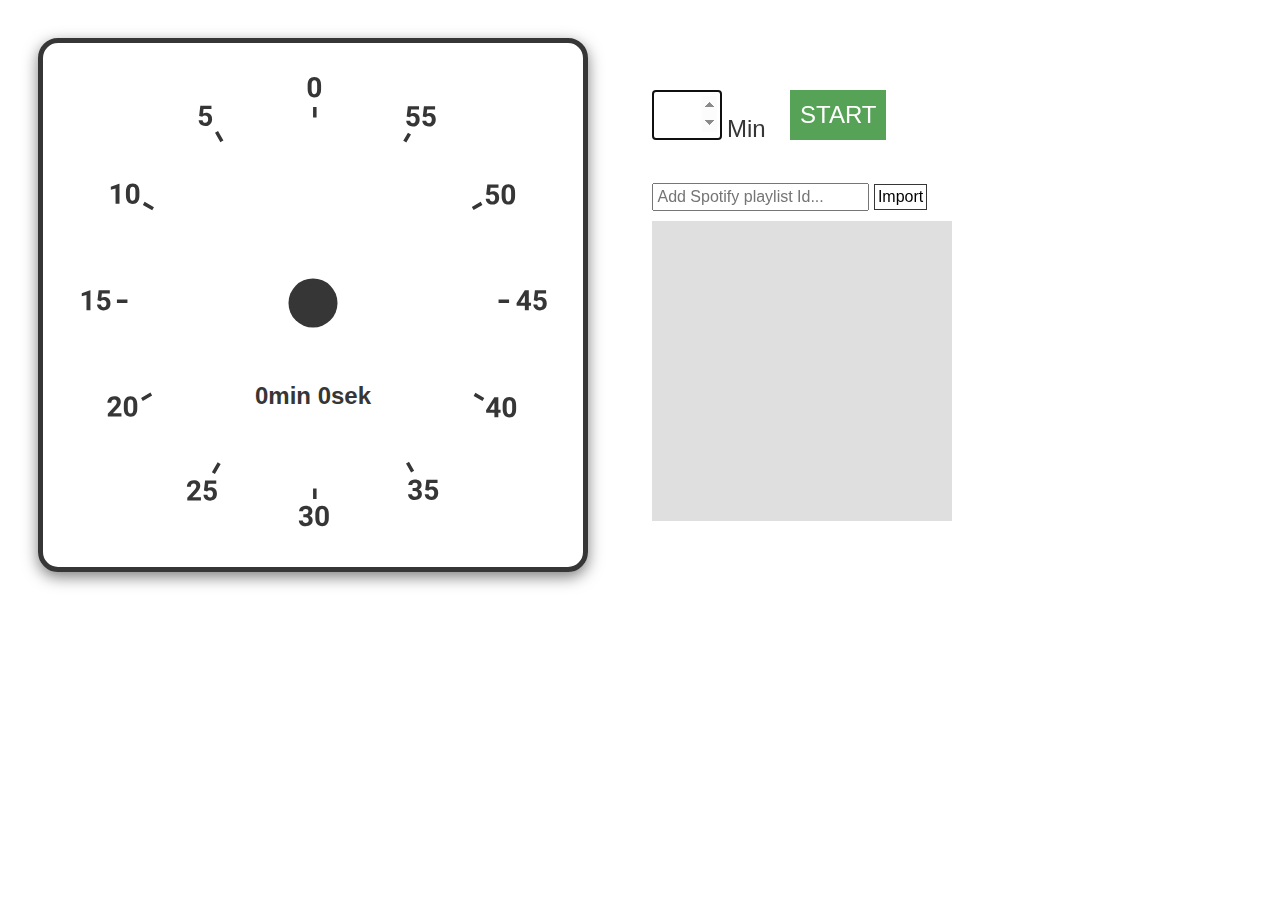
==== index.html @ b18bf798 "Rename timer_app.html to index.html" ====
<!DOCTYPE html>
<html>
<head>
	<title>Design Sprint || Workshop timer</title>
</head>
<body>

<style type="text/css">
	
html {
	font-family: Helvetica, sans-serif;
	color: #363636;
}



#timer_container{
	position: relative;
	display: inline-block;
  	vertical-align: middle;
  	overflow: hidden;
  	max-width: 500px;
  	margin: 30px;
  	padding: 10px 20px;
  	border-radius: 20px;
  	border: 5px solid #363636;
  	box-shadow: 0 5px 15px #7f7f7f;
}


#pie {
  top: 0;
  bottom: 0;
  right: 0;
  left:0;
  border: 50px solid white;
  box-sizing: border-box;
  background: conic-gradient(white 100%, red 100%);
  border-radius: 50%;
  display: block;
  position: absolute;
  z-index: -1;
}

#timer_out {
	position: absolute;
	font-size: 2em;
	font-weight: 600;
	box-sizing: border-box;
	top: 30%;
	left: 0;
	right: 0;
	z-index: 1;
	display: none;
	text-align: center;
}

#browser_note {
	position: absolute;
	font-size: 1em;
	font-weight: 600;
	box-sizing: border-box;
	padding: 7px;
	top: 0;
	left: 0;
	right: 0;
	z-index: 1;
	display: none;
	text-align: center;
	color: #e84d4d;
}

#timer_count {
	position: absolute;
	font-size: 1.5em;
	font-weight: 600;
	box-sizing: border-box;
	bottom: 30%;
	left: 0;
	right: 0;
	z-index: 1;
	text-align: center;
}





#controls_container{
	display: inline-block;
	vertical-align: middle;
	position: relative;
	left: 30px;
}

#SetTimer_input {
	width: 60px;
	height: 40px;
	border: 2px solid #363636;
	display: inline-block;
	vertical-align: text-bottom;
	
	font-size: 2em;
	padding: 3px;
}

label {
	font-size: 1.5em;

}

button {
	display: inline-block;
	background-color: white;
	vertical-align: text-bottom;
	border: 0px;
	font-size: 1.5em;
	padding: 0px 10px;
	height: 50px;
	margin: 0px 20px;
}

.btn_style-start {
	background-color: #56a256;
	color: white;
}

.btn_style-stop {
	background-color: #c54040 !important;
	color: white;
}

iframe {
	display: block;
	margin-top: 10px;
	background-color: #dfdfdf;
	width: 300px;
	height: 300px;
}

button:hover {
	cursor: pointer;
}



#spotify_id {
	margin-top: 40px;
	padding: 3px;
	display: inline-block;
	vertical-align: bottom;
	font-size: 1em;
}

#spotify_btn {
	display: inline-block;
	background-color: white;
	vertical-align: text-bottom;
	border: 1px solid #363636;
	font-size: 1em;
	border-radius: 0px;
	padding: 3px;
	margin: 0px 0px;
	height: auto;
}




</style>


<div id="timer_container">
	<div id="timer_out">Time is up</div>
	<div id="browser_note">You know... this timer works better on Chrome</div>
	<div id="timer_count">0min 0sek</div>
	<div id="pie"></div>
	<img id="clock" src="timer.svg" width="100%">
	
</div>

<div id="controls_container">
	
	<input onkeypress="EnterInitTimer()" type="number" value="" id="SetTimer_input" autofocus> <label>Min</label> 
	<button class="btn_style-start" id="StartTimer_btn">START</button>

	<br>
	<input  id="spotify_id" placeholder="Add Spotify playlist Id...">
	<button id="spotify_btn">Import</button>


<audio id="alarm" src="alarm.mp3" ></audio>


	<iframe id="spotify_player" src="" frameborder="0" allowtransparency="true" allow="encrypted-media"></iframe>


</div>


<script>

	var LocalPlaylist = localStorage.getItem('myPlaylist');

		if (LocalPlaylist) {
			var New_playlist = 'https://open.spotify.com/embed/playlist/' + LocalPlaylist;
			document.getElementById('spotify_player').src = New_playlist;
		} else {
			var default_playlist = 'https://open.spotify.com/embed/playlist/5WgW1FD8eOYaY18vGP2tzl';
			document.getElementById('spotify_player').src = default_playlist; 
		}

		
		document.getElementById('spotify_btn').addEventListener('click', function() {

				var playlist = document.getElementById('spotify_id').value;

				if (playlist) {
				var New_playlist = 'https://open.spotify.com/embed/playlist/' + playlist;
				// 37i9dQZF1DXaKIA8E7WcJj
				document.getElementById('spotify_player').src = New_playlist;

				localStorage.setItem('myPlaylist', playlist);
				document.getElementById('spotify_id').value = '';
				}
				
			});
		

	function EnterInitTimer() {
		var enterKey = window.event.keyCode;
		if (enterKey == 13) {
			InitTimer();
		}
	}

	document.getElementById('StartTimer_btn').addEventListener('click', function() {
		InitTimer();
	});




	function InitTimer() {

		var InitValue = document.getElementById('SetTimer_input').value;

			if (InitValue <= 0 || InitValue > 60) {
				document.getElementById('SetTimer_input').value = '';
			} else {
				TimerValue = 100 - ((InitValue * 60) / 36); // muuta minuutit sekunneiksi ja sekunnit prosenteiksi
				StartTimer(TimerValue, InitValue);
			}

	}



	function StartTimer(Timer_Value, time_count_min) {
		console.log(Timer_Value);

		var StarStopBtn = document.getElementById('StartTimer_btn').innerHTML;
		 var btn_classlist = document.getElementById("StartTimer_btn");

		if (StarStopBtn == 'START') {
			StarStopBtn = 'STOP';

				const pointer = document.getElementById('pie');
			 	document.getElementById('timer_out').style.display = 'none';
					btn_classlist.classList.toggle("btn_style-stop");
				document.getElementById('StartTimer_btn').innerHTML = StarStopBtn;
				var time_count_sek = 0;

				document.Interval = setInterval(StartInterval, 1000);
				

				function StartInterval() {

					
					time_count_sek = time_count_sek - 1;

				 if (time_count_sek < 0) {
						time_count_sek = 59;
						time_count_min = time_count_min - 1;
					}

					var count = time_count_min + 'min ' + time_count_sek + 'sek';
					document.getElementById('timer_count').innerHTML = count; // timer count

					Timer_Value = Timer_Value + 0.027777777;
					var NewStatevalue = 'conic-gradient(white ' + Timer_Value + '%, red ' + Timer_Value + '%)';

					pointer.style.background = NewStatevalue; // turn clock forward
					console.log(Timer_Value);

					if (time_count_min == 0 && time_count_sek == 0) {
						clearInterval(document.Interval);
						playAlarm();

						btn_classlist.classList.toggle("btn_style-stop");
						document.getElementById('timer_out').style.display = 'block';
						document.getElementById('StartTimer_btn').innerHTML = 'START';
					}
				}

		

	} else {

			btn_classlist.classList.toggle("btn_style-stop");
			clearInterval(document.Interval);

			StarStopBtn = 'START';
			document.getElementById('StartTimer_btn').innerHTML = StarStopBtn;
		} 
	
	}


	function playAlarm() {
		var alarm = document.getElementById("myAudio");
			//alarm.volume = 0.1;
			alarm.play();
		setTimeout(function() {
			alarm.pause();
		}, 5000);
	}



window.addEventListener("load", function() {
  // CHROME
  if (navigator.userAgent.indexOf("Chrome") != -1 ) {
    document.getElementById('browser_note').style.display = 'none';
  }
  // FIREFOX
  else if (navigator.userAgent.indexOf("Firefox") != -1 ) {
    document.getElementById('browser_note').style.display = 'block';
  }
  // INTERNET EXPLORER
  else if (navigator.userAgent.indexOf("MSIE") != -1 ) {
    document.getElementById('browser_note').style.display = 'block';
  }
  // EDGE
  else if (navigator.userAgent.indexOf("Edge") != -1 ) {
    document.getElementById('browser_note').style.display = 'block';
  }
  // SAFARI
  else if (navigator.userAgent.indexOf("Safari") != -1 ) {
    document.getElementById('browser_note').style.display = 'block';
  }
  // OPERA
  else if (navigator.userAgent.indexOf("Opera") != -1 ) {
    document.getElementById('browser_note').style.display = 'block';
  }
  // YANDEX BROWSER
  else if (navigator.userAgent.indexOf("Opera") != -1 ) {
    document.getElementById('browser_note').style.display = 'block';
  }
  // OTHERS
  else {
    
  }
});










</script>


<audio id="myAudio" loop="loop">
  <source src="alarm.mp3" type="audio/mpeg">
</audio>

</body>
</html>
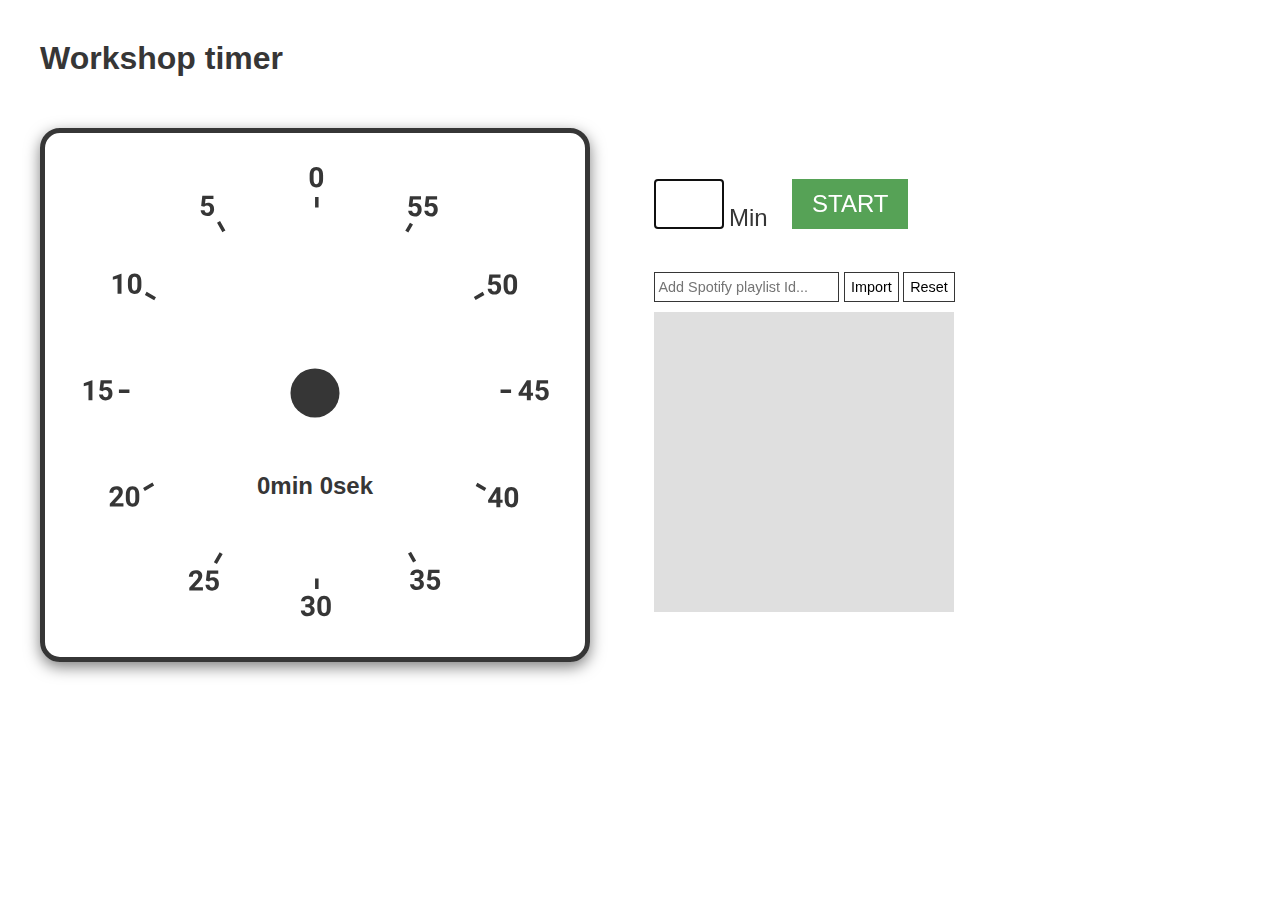
==== commit 54b107dc: "redo again" ====
--- a/index.html
+++ b/index.html
@@ -1,175 +1,15 @@
 <!DOCTYPE html>
+
 <html>
 <head>
+	<meta name="viewport" content="width=device-width,initial-scale=1.0">
 	<title>Design Sprint || Workshop timer</title>
+	 <link rel="stylesheet" href="style.css">
+
 </head>
 <body>
 
-<style type="text/css">
-	
-html {
-	font-family: Helvetica, sans-serif;
-	color: #363636;
-}
-
-
-
-#timer_container{
-	position: relative;
-	display: inline-block;
-  	vertical-align: middle;
-  	overflow: hidden;
-  	max-width: 500px;
-  	margin: 30px;
-  	padding: 10px 20px;
-  	border-radius: 20px;
-  	border: 5px solid #363636;
-  	box-shadow: 0 5px 15px #7f7f7f;
-}
-
-
-#pie {
-  top: 0;
-  bottom: 0;
-  right: 0;
-  left:0;
-  border: 50px solid white;
-  box-sizing: border-box;
-  background: conic-gradient(white 100%, red 100%);
-  border-radius: 50%;
-  display: block;
-  position: absolute;
-  z-index: -1;
-}
-
-#timer_out {
-	position: absolute;
-	font-size: 2em;
-	font-weight: 600;
-	box-sizing: border-box;
-	top: 30%;
-	left: 0;
-	right: 0;
-	z-index: 1;
-	display: none;
-	text-align: center;
-}
-
-#browser_note {
-	position: absolute;
-	font-size: 1em;
-	font-weight: 600;
-	box-sizing: border-box;
-	padding: 7px;
-	top: 0;
-	left: 0;
-	right: 0;
-	z-index: 1;
-	display: none;
-	text-align: center;
-	color: #e84d4d;
-}
-
-#timer_count {
-	position: absolute;
-	font-size: 1.5em;
-	font-weight: 600;
-	box-sizing: border-box;
-	bottom: 30%;
-	left: 0;
-	right: 0;
-	z-index: 1;
-	text-align: center;
-}
-
-
-
-
-
-#controls_container{
-	display: inline-block;
-	vertical-align: middle;
-	position: relative;
-	left: 30px;
-}
-
-#SetTimer_input {
-	width: 60px;
-	height: 40px;
-	border: 2px solid #363636;
-	display: inline-block;
-	vertical-align: text-bottom;
-	
-	font-size: 2em;
-	padding: 3px;
-}
-
-label {
-	font-size: 1.5em;
-
-}
-
-button {
-	display: inline-block;
-	background-color: white;
-	vertical-align: text-bottom;
-	border: 0px;
-	font-size: 1.5em;
-	padding: 0px 10px;
-	height: 50px;
-	margin: 0px 20px;
-}
-
-.btn_style-start {
-	background-color: #56a256;
-	color: white;
-}
-
-.btn_style-stop {
-	background-color: #c54040 !important;
-	color: white;
-}
-
-iframe {
-	display: block;
-	margin-top: 10px;
-	background-color: #dfdfdf;
-	width: 300px;
-	height: 300px;
-}
-
-button:hover {
-	cursor: pointer;
-}
-
-
-
-#spotify_id {
-	margin-top: 40px;
-	padding: 3px;
-	display: inline-block;
-	vertical-align: bottom;
-	font-size: 1em;
-}
-
-#spotify_btn {
-	display: inline-block;
-	background-color: white;
-	vertical-align: text-bottom;
-	border: 1px solid #363636;
-	font-size: 1em;
-	border-radius: 0px;
-	padding: 3px;
-	margin: 0px 0px;
-	height: auto;
-}
-
-
-
-
-</style>
-
-
+<h1>Workshop timer</h1>
 <div id="timer_container">
 	<div id="timer_out">Time is up</div>
 	<div id="browser_note">You know... this timer works better on Chrome</div>
@@ -181,12 +21,13 @@
 
 <div id="controls_container">
 	
-	<input onkeypress="EnterInitTimer()" type="number" value="" id="SetTimer_input" autofocus> <label>Min</label> 
+	<input onkeypress="EnterInitTimer()" value="" id="SetTimer_input" maxlength="2" autofocus > <label>Min</label> 
 	<button class="btn_style-start" id="StartTimer_btn">START</button>
 
 	<br>
-	<input  id="spotify_id" placeholder="Add Spotify playlist Id...">
-	<button id="spotify_btn">Import</button>
+	<input id="spotify_id" placeholder="Add Spotify playlist Id...">
+	<button class="spotify_btn" id="spotify_btn">Import</button>
+	<button class="spotify_btn" id="spotify_reset_btn">Reset</button>
 
 
 <audio id="alarm" src="alarm.mp3" ></audio>
@@ -199,6 +40,18 @@
 
 
 <script>
+
+
+	var timer_value = localStorage.getItem('time_value');
+
+	if (timer_value) {
+			document.getElementById('SetTimer_input').value = timer_value;
+		} else {
+		}
+
+
+
+
 
 	var LocalPlaylist = localStorage.getItem('myPlaylist');
 
@@ -206,26 +59,38 @@
 			var New_playlist = 'https://open.spotify.com/embed/playlist/' + LocalPlaylist;
 			document.getElementById('spotify_player').src = New_playlist;
 		} else {
-			var default_playlist = 'https://open.spotify.com/embed/playlist/5WgW1FD8eOYaY18vGP2tzl';
-			document.getElementById('spotify_player').src = default_playlist; 
+			SetDefaultSpotify();
 		}
 
+
+	
+	document.getElementById('spotify_btn').addEventListener('click', function() {
+
+			var playlist = document.getElementById('spotify_id').value;
+
+			if (playlist) {
+			var New_playlist = 'https://open.spotify.com/embed/playlist/' + playlist;
+			document.getElementById('spotify_player').src = New_playlist;
+
+			localStorage.setItem('myPlaylist', playlist);
+			document.getElementById('spotify_id').value = '';
+			}
+			
+		});
 		
-		document.getElementById('spotify_btn').addEventListener('click', function() {
-
-				var playlist = document.getElementById('spotify_id').value;
-
-				if (playlist) {
-				var New_playlist = 'https://open.spotify.com/embed/playlist/' + playlist;
-				// 37i9dQZF1DXaKIA8E7WcJj
-				document.getElementById('spotify_player').src = New_playlist;
-
-				localStorage.setItem('myPlaylist', playlist);
-				document.getElementById('spotify_id').value = '';
-				}
-				
-			});
-		
+	document.getElementById('spotify_reset_btn').addEventListener('click', function() {
+			SetDefaultSpotify();
+		});
+
+
+	function SetDefaultSpotify() {
+		var default_playlist = '5WgW1FD8eOYaY18vGP2tzl';
+
+		document.getElementById('spotify_player').src = 'https://open.spotify.com/embed/playlist/' + default_playlist;
+		localStorage.setItem('myPlaylist', default_playlist);
+		document.getElementById('spotify_id').value = '';
+	}
+
 
 	function EnterInitTimer() {
 		var enterKey = window.event.keyCode;
@@ -249,8 +114,12 @@
 				document.getElementById('SetTimer_input').value = '';
 			} else {
 				TimerValue = 100 - ((InitValue * 60) / 36); // muuta minuutit sekunneiksi ja sekunnit prosenteiksi
+				localStorage.setItem('time_value', InitValue);
 				StartTimer(TimerValue, InitValue);
 			}
+
+
+
 
 	}
 
@@ -380,4 +249,4 @@
 </audio>
 
 </body>
-</html>
+</html>--- a/style.css
+++ b/style.css
@@ -0,0 +1,219 @@
+
+html {
+	font-family: Helvetica, sans-serif;
+	color: #363636;
+}
+
+body {
+	margin: 40px;
+}
+
+
+/*_______________ timer clock _________________*/
+
+
+
+#timer_container{
+	position: relative;
+	display: inline-block;
+  	vertical-align: middle;
+  	overflow: hidden;
+  	width: 500px;
+  	margin: 30px 30px 30px 0px;
+  	padding: 10px 20px;
+  	border-radius: 20px;
+  	border: 5px solid #363636;
+  	box-shadow: 0 5px 15px #7f7f7f;
+}
+
+
+#pie {
+  top: 0;
+  bottom: 0;
+  right: 0;
+  left:0;
+  border: 50px solid white;
+  box-sizing: border-box;
+  background: conic-gradient(white 100%, red 100%);
+  border-radius: 50%;
+  display: block;
+  position: absolute;
+  z-index: -1;
+}
+
+#timer_out {
+	position: absolute;
+	font-size: 2em;
+	font-weight: 600;
+	box-sizing: border-box;
+	top: 30%;
+	left: 0;
+	right: 0;
+	z-index: 1;
+	display: none;
+	text-align: center;
+}
+
+#browser_note {
+	position: absolute;
+	font-size: 1em;
+	font-weight: 600;
+	box-sizing: border-box;
+	padding: 7px;
+	top: 0;
+	left: 0;
+	right: 0;
+	z-index: 1;
+	display: none;
+	text-align: center;
+	color: #e84d4d;
+}
+
+#timer_count {
+	position: absolute;
+	font-size: 1.5em;
+	font-weight: 600;
+	box-sizing: border-box;
+	bottom: 30%;
+	left: 0;
+	right: 0;
+	z-index: 1;
+	text-align: center;
+}
+
+
+
+
+
+
+/*_______________ timer controls _________________*/
+
+
+#controls_container{
+	display: inline-block;
+	vertical-align: middle;
+	position: relative;
+	left: 30px;
+}
+
+#SetTimer_input {
+	width: 60px;
+	height: 40px;
+	border: 2px solid #363636;
+	display: inline-block;
+	vertical-align: text-bottom;
+	font-size: 2em;
+	padding: 3px;
+}
+
+label {
+	font-size: 1.5em;
+
+}
+
+button {
+	display: inline-block;
+	background-color: white;
+	vertical-align: text-bottom;
+	border: 0px;
+	font-size: 1.5em;
+	padding: 0px 20px;
+	height: 50px;
+	margin: 0px 20px;
+}
+
+button:hover {
+	cursor: pointer;
+}
+
+
+.btn_style-start {
+	background-color: #56a256;
+	color: white;
+}
+
+.btn_style-stop {
+	background-color: #c54040 !important;
+	color: white;
+}
+
+
+
+
+
+
+
+
+
+
+
+/*_______________ spotify _________________*/
+
+#spotify_id {
+	margin-top: 40px;
+	padding: 6px 3px;
+	display: inline-block;
+	vertical-align: bottom;
+	font-size: .9em;
+	width: 177px;
+	border: 1px solid  #363636;
+
+}
+
+.spotify_btn {
+	display: inline-block;
+	background-color: white;
+	vertical-align: bottom;
+	border: 1px solid #363636;
+	font-size: .9em;
+	border-radius: 0px;
+	padding: 6px;
+	margin: 0px 0px;
+	height: auto;
+	border: 1px solid  #363636;
+}
+
+
+iframe {
+	display: block;
+	margin-top: 10px;
+	background-color: #dfdfdf;
+	width: 300px;
+	height: 300px;
+}
+
+
+
+
+
+
+
+
+
+
+
+
+@media (max-width: 800px) {
+
+#timer_container{
+  	width: 100%;
+  	margin: 30px 0;
+  	padding: 0;
+}
+
+
+
+#controls_container{
+	left: 0px;
+}
+
+
+#spotify_id {
+	padding: 6px 6px;
+	width: 160px;
+}
+
+.spotify_btn {
+	padding: 6px 9px;
+}
+}
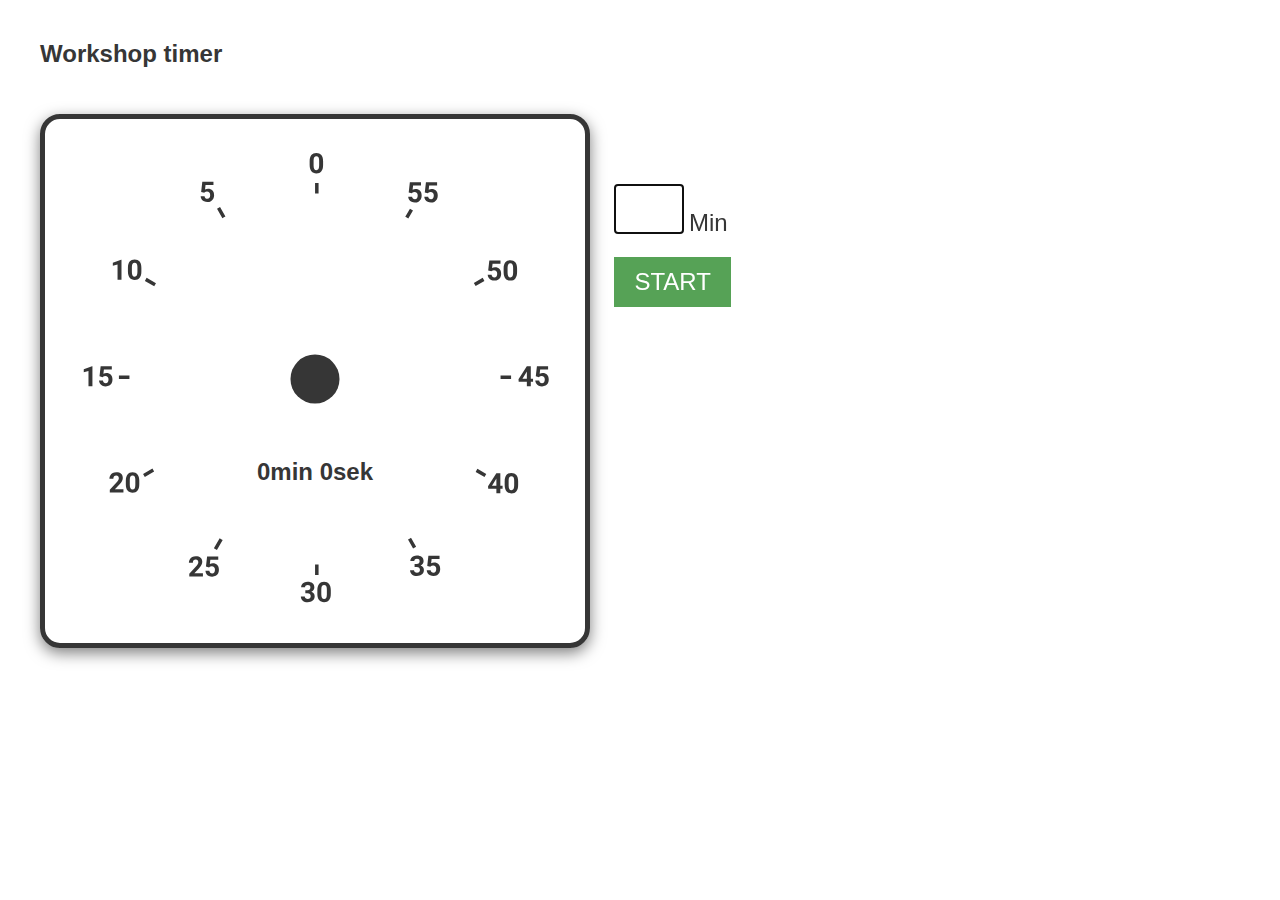
==== commit b8dcbf95: "removed spotify" ====
--- a/index.html
+++ b/index.html
@@ -23,18 +23,7 @@
 	
 	<input onkeypress="EnterInitTimer()" value="" id="SetTimer_input" maxlength="2" autofocus > <label>Min</label> 
 	<button class="btn_style-start" id="StartTimer_btn">START</button>
-
-	<br>
-	<input id="spotify_id" placeholder="Add Spotify playlist Id...">
-	<button class="spotify_btn" id="spotify_btn">Import</button>
-	<button class="spotify_btn" id="spotify_reset_btn">Reset</button>
-
-
-<audio id="alarm" src="alarm.mp3" ></audio>
-
-
-	<iframe id="spotify_player" src="" frameborder="0" allowtransparency="true" allow="encrypted-media"></iframe>
-
+	<audio id="alarm" src="alarm.mp3" ></audio>
 
 </div>
 
@@ -50,37 +39,6 @@
 		}
 
 
-
-
-
-	var LocalPlaylist = localStorage.getItem('myPlaylist');
-
-		if (LocalPlaylist) {
-			var New_playlist = 'https://open.spotify.com/embed/playlist/' + LocalPlaylist;
-			document.getElementById('spotify_player').src = New_playlist;
-		} else {
-			SetDefaultSpotify();
-		}
-
-
-	
-	document.getElementById('spotify_btn').addEventListener('click', function() {
-
-			var playlist = document.getElementById('spotify_id').value;
-
-			if (playlist) {
-			var New_playlist = 'https://open.spotify.com/embed/playlist/' + playlist;
-			document.getElementById('spotify_player').src = New_playlist;
-
-			localStorage.setItem('myPlaylist', playlist);
-			document.getElementById('spotify_id').value = '';
-			}
-			
-		});
-		
-	document.getElementById('spotify_reset_btn').addEventListener('click', function() {
-			SetDefaultSpotify();
-		});
 
 
 	function SetDefaultSpotify() {
@@ -140,7 +98,7 @@
 				document.getElementById('StartTimer_btn').innerHTML = StarStopBtn;
 				var time_count_sek = 0;
 
-				document.Interval = setInterval(StartInterval, 1000);
+				document.Interval = setInterval(StartInterval, 10);
 				
 
 				function StartInterval() {
@@ -189,6 +147,8 @@
 	function playAlarm() {
 		var alarm = document.getElementById("myAudio");
 			//alarm.volume = 0.1;
+						alarm.currentTime = 1;
+
 			alarm.play();
 		setTimeout(function() {
 			alarm.pause();
--- a/style.css
+++ b/style.css
@@ -11,6 +11,9 @@
 
 /*_______________ timer clock _________________*/
 
+h1 {
+	font-size: 1.5em;
+}
 
 
 #timer_container{
@@ -19,7 +22,7 @@
   	vertical-align: middle;
   	overflow: hidden;
   	width: 500px;
-  	margin: 30px 30px 30px 0px;
+  	margin: 30px 0px;
   	padding: 10px 20px;
   	border-radius: 20px;
   	border: 5px solid #363636;
@@ -91,9 +94,10 @@
 
 #controls_container{
 	display: inline-block;
-	vertical-align: middle;
+	vertical-align: top;
 	position: relative;
-	left: 30px;
+	left: 20px;
+	top: 100px;
 }
 
 #SetTimer_input {
@@ -112,14 +116,14 @@
 }
 
 button {
-	display: inline-block;
+	display: block;
 	background-color: white;
 	vertical-align: text-bottom;
 	border: 0px;
 	font-size: 1.5em;
 	padding: 0px 20px;
 	height: 50px;
-	margin: 0px 20px;
+	margin: 20px 0px;
 }
 
 button:hover {
@@ -142,57 +146,6 @@
 
 
 
-
-
-
-
-
-/*_______________ spotify _________________*/
-
-#spotify_id {
-	margin-top: 40px;
-	padding: 6px 3px;
-	display: inline-block;
-	vertical-align: bottom;
-	font-size: .9em;
-	width: 177px;
-	border: 1px solid  #363636;
-
-}
-
-.spotify_btn {
-	display: inline-block;
-	background-color: white;
-	vertical-align: bottom;
-	border: 1px solid #363636;
-	font-size: .9em;
-	border-radius: 0px;
-	padding: 6px;
-	margin: 0px 0px;
-	height: auto;
-	border: 1px solid  #363636;
-}
-
-
-iframe {
-	display: block;
-	margin-top: 10px;
-	background-color: #dfdfdf;
-	width: 300px;
-	height: 300px;
-}
-
-
-
-
-
-
-
-
-
-
-
-
 @media (max-width: 800px) {
 
 #timer_container{
@@ -205,15 +158,14 @@
 
 #controls_container{
 	left: 0px;
+	top: 0px;
 }
 
 
-#spotify_id {
-	padding: 6px 6px;
-	width: 160px;
+button {
+	display: inline-block;
+	margin: 0px 20px;
 }
 
-.spotify_btn {
-	padding: 6px 9px;
+
 }
-}
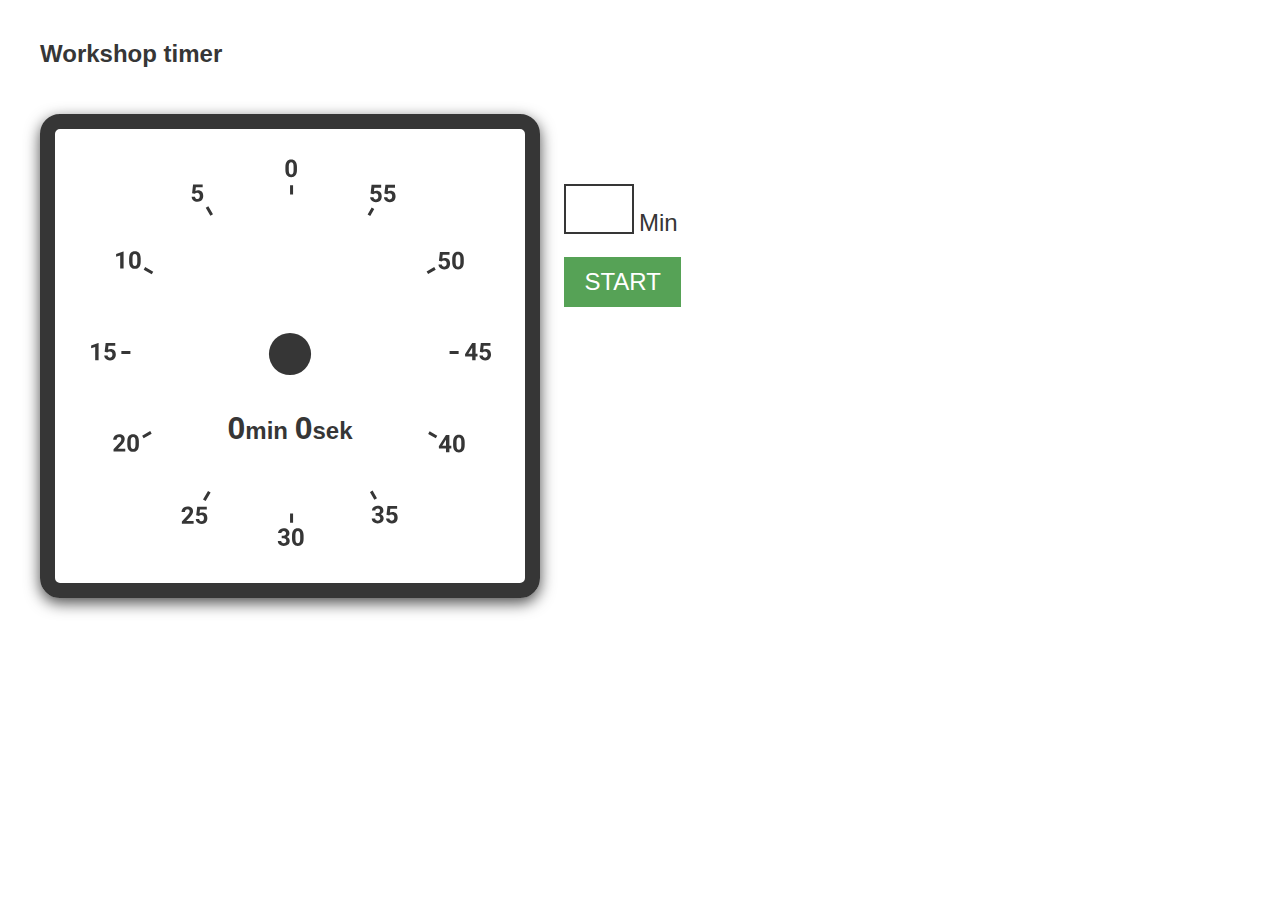
==== commit 829b0aed: "style changes + inactive timer color added" ====
--- a/index.html
+++ b/index.html
@@ -13,7 +13,8 @@
 <div id="timer_container">
 	<div id="timer_out">Time is up</div>
 	<div id="browser_note">You know... this timer works better on Chrome</div>
-	<div id="timer_count">0min 0sek</div>
+	<div id="timer_count">0<span class="count_value" >min </span>0<span class="count_value" >sek </span>
+	</div>
 	<div id="pie"></div>
 	<img id="clock" src="timer.svg" width="100%">
 	
@@ -21,7 +22,7 @@
 
 <div id="controls_container">
 	
-	<input onkeypress="EnterInitTimer()" value="" id="SetTimer_input" maxlength="2" autofocus > <label>Min</label> 
+	<input  value="" id="SetTimer_input" maxlength="2" autofocus > <label>Min</label> 
 	<button class="btn_style-start" id="StartTimer_btn">START</button>
 	<audio id="alarm" src="alarm.mp3" ></audio>
 
@@ -41,21 +42,14 @@
 
 
 
-	function SetDefaultSpotify() {
-		var default_playlist = '5WgW1FD8eOYaY18vGP2tzl';
-
-		document.getElementById('spotify_player').src = 'https://open.spotify.com/embed/playlist/' + default_playlist;
-		localStorage.setItem('myPlaylist', default_playlist);
-		document.getElementById('spotify_id').value = '';
-	}
-
-
-	function EnterInitTimer() {
-		var enterKey = window.event.keyCode;
+document.onkeypress = function() {
+	var enterKey = window.event.keyCode;
 		if (enterKey == 13) {
 			InitTimer();
 		}
-	}
+};
+
+
 
 	document.getElementById('StartTimer_btn').addEventListener('click', function() {
 		InitTimer();
@@ -86,19 +80,22 @@
 	function StartTimer(Timer_Value, time_count_min) {
 		console.log(Timer_Value);
 
+		const pointer = document.getElementById('pie');
 		var StarStopBtn = document.getElementById('StartTimer_btn').innerHTML;
 		 var btn_classlist = document.getElementById("StartTimer_btn");
 
 		if (StarStopBtn == 'START') {
 			StarStopBtn = 'STOP';
 
-				const pointer = document.getElementById('pie');
+				pointer.style.filter = "grayscale(0%)";
+				pointer.style.opacity = "1";
+
 			 	document.getElementById('timer_out').style.display = 'none';
 					btn_classlist.classList.toggle("btn_style-stop");
 				document.getElementById('StartTimer_btn').innerHTML = StarStopBtn;
 				var time_count_sek = 0;
 
-				document.Interval = setInterval(StartInterval, 10);
+				document.Interval = setInterval(StartInterval, 1000);
 				
 
 				function StartInterval() {
@@ -111,11 +108,11 @@
 						time_count_min = time_count_min - 1;
 					}
 
-					var count = time_count_min + 'min ' + time_count_sek + 'sek';
+					var count = time_count_min + '<span class="count_value" >min </span>' + time_count_sek + '<span class="count_value" >sek </span>';
 					document.getElementById('timer_count').innerHTML = count; // timer count
 
 					Timer_Value = Timer_Value + 0.027777777;
-					var NewStatevalue = 'conic-gradient(white ' + Timer_Value + '%, red ' + Timer_Value + '%)';
+					var NewStatevalue = 'conic-gradient(white ' + Timer_Value + '%, #ff3535 ' + Timer_Value + '%)';
 
 					pointer.style.background = NewStatevalue; // turn clock forward
 					console.log(Timer_Value);
@@ -134,11 +131,14 @@
 
 	} else {
 
+
+			pointer.style.filter = "grayscale(100%)";
+			pointer.style.opacity = ".3";
+
 			btn_classlist.classList.toggle("btn_style-stop");
 			clearInterval(document.Interval);
 
-			StarStopBtn = 'START';
-			document.getElementById('StartTimer_btn').innerHTML = StarStopBtn;
+			document.getElementById('StartTimer_btn').innerHTML = 'START';
 		} 
 	
 	}
@@ -146,10 +146,7 @@
 
 	function playAlarm() {
 		var alarm = document.getElementById("myAudio");
-			//alarm.volume = 0.1;
-						alarm.currentTime = 1;
-
-			alarm.play();
+		alarm.play();
 		setTimeout(function() {
 			alarm.pause();
 		}, 5000);
--- a/style.css
+++ b/style.css
@@ -21,12 +21,13 @@
 	display: inline-block;
   	vertical-align: middle;
   	overflow: hidden;
+  	box-sizing: border-box;
   	width: 500px;
   	margin: 30px 0px;
   	padding: 10px 20px;
   	border-radius: 20px;
-  	border: 5px solid #363636;
-  	box-shadow: 0 5px 15px #7f7f7f;
+  	border: 15px solid #363636;
+  	box-shadow: 0 5px 15px #4c4c4c;
 }
 
 
@@ -74,7 +75,7 @@
 
 #timer_count {
 	position: absolute;
-	font-size: 1.5em;
+	font-size: 2rem;
 	font-weight: 600;
 	box-sizing: border-box;
 	bottom: 30%;
@@ -85,8 +86,9 @@
 }
 
 
-
-
+.count_value {
+	font-size: 1.5rem;
+}
 
 
 /*_______________ timer controls _________________*/
@@ -110,6 +112,11 @@
 	padding: 3px;
 }
 
+
+#SetTimer_input:focus {
+    outline: -webkit-focus-ring-color auto 0px !important;
+}
+
 label {
 	font-size: 1.5em;
 
@@ -130,6 +137,10 @@
 	cursor: pointer;
 }
 
+
+button:focus {
+    outline: -webkit-focus-ring-color auto 0px !important;
+}
 
 .btn_style-start {
 	background-color: #56a256;
@@ -152,6 +163,7 @@
   	width: 100%;
   	margin: 30px 0;
   	padding: 0;
+  	box-sizing: border-box;
 }
 
 
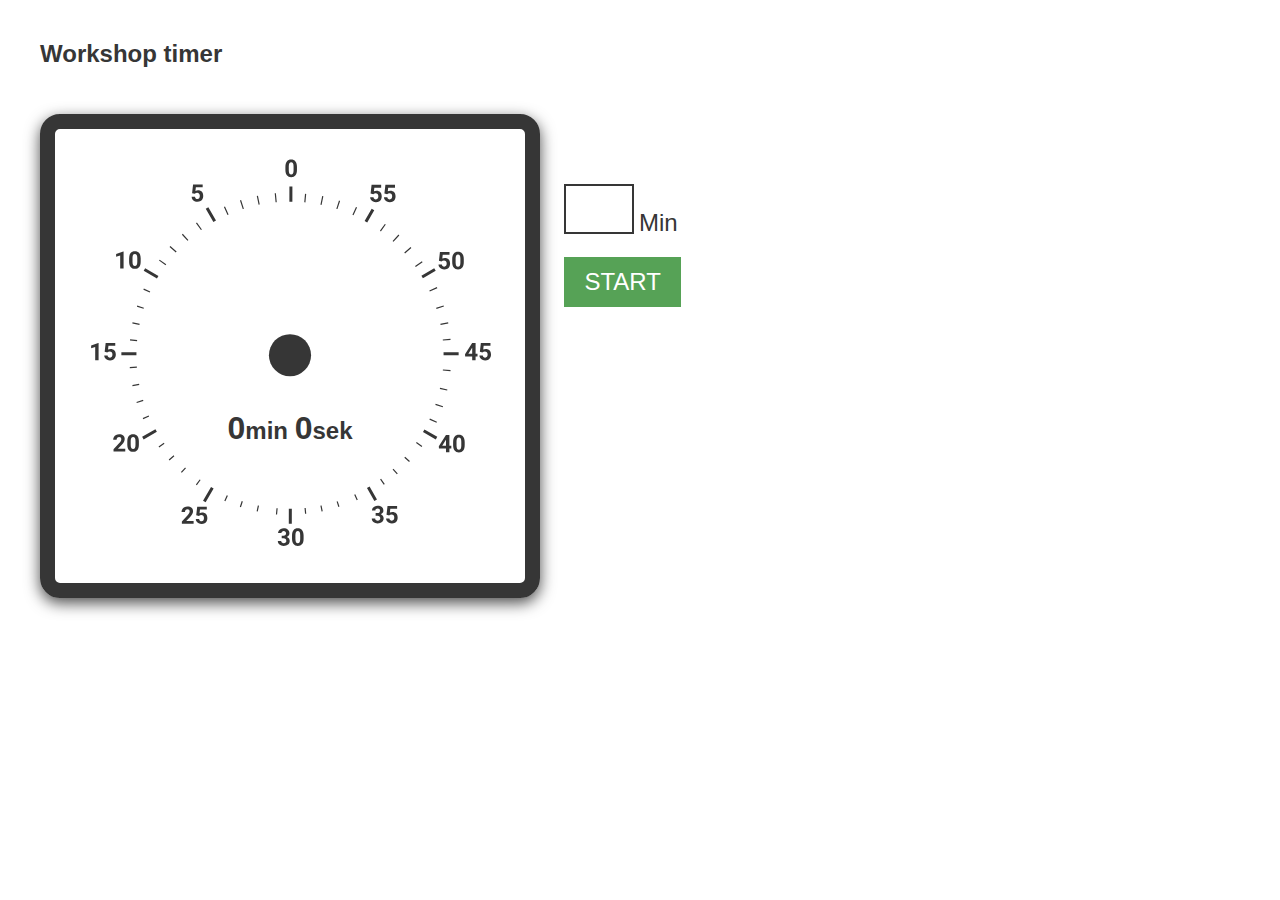
==== commit 780398de: "stylechanges" ====
--- a/index.html
+++ b/index.html
@@ -5,6 +5,9 @@
 	<meta name="viewport" content="width=device-width,initial-scale=1.0">
 	<title>Design Sprint || Workshop timer</title>
 	 <link rel="stylesheet" href="style.css">
+
+	 <link rel="shortcut icon" type="image/png" href="/favicon.jpg"/>
+	<link rel="shortcut icon" type="image/png" href="https://workshop-timer.github.io/favicon.jpg"/>
 
 </head>
 <body>
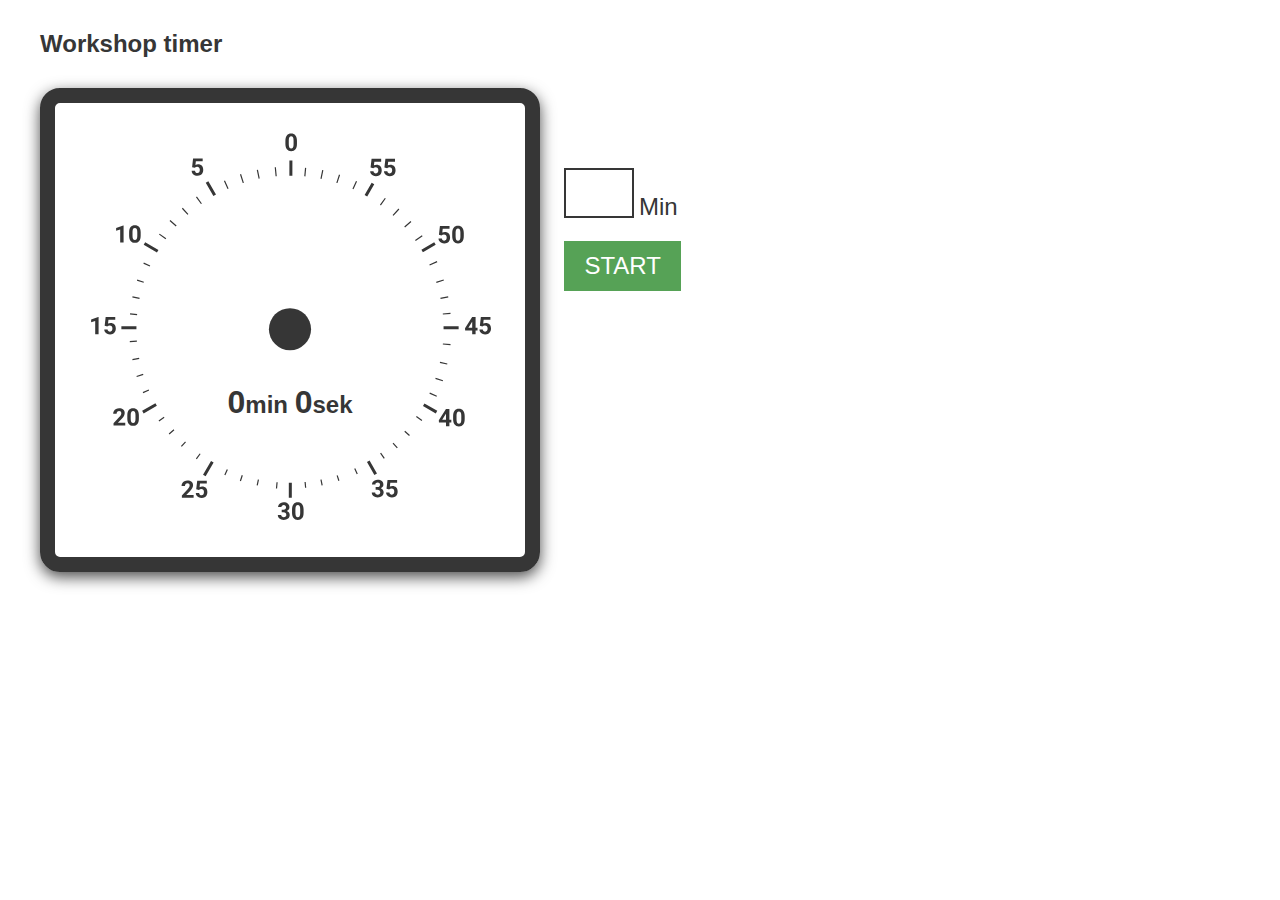
==== commit a488cb95: "stylechanges" ====
--- a/index.html
+++ b/index.html
@@ -3,11 +3,12 @@
 <html>
 <head>
 	<meta name="viewport" content="width=device-width,initial-scale=1.0">
-	<title>Design Sprint || Workshop timer</title>
+	<meta name="description" content="Simple and visual timer for design workshops">
+	<title>Workshop timer</title>
 	 <link rel="stylesheet" href="style.css">
 
-	 <link rel="shortcut icon" type="image/png" href="/favicon.jpg"/>
-	<link rel="shortcut icon" type="image/png" href="https://workshop-timer.github.io/favicon.jpg"/>
+	 <link rel="shortcut icon" type="image/png" href="/favicon.png"/>
+	<link rel="shortcut icon" type="image/png" href="https://workshop-timer.github.io/favicon.png"/>
 
 </head>
 <body>
--- a/style.css
+++ b/style.css
@@ -5,7 +5,7 @@
 }
 
 body {
-	margin: 40px;
+	margin: 30px 40px;
 }
 
 
@@ -13,6 +13,7 @@
 
 h1 {
 	font-size: 1.5em;
+	margin: 10px 0px;
 }
 
 
@@ -23,7 +24,7 @@
   	overflow: hidden;
   	box-sizing: border-box;
   	width: 500px;
-  	margin: 30px 0px;
+  	margin: 20px 0px;
   	padding: 10px 20px;
   	border-radius: 20px;
   	border: 15px solid #363636;
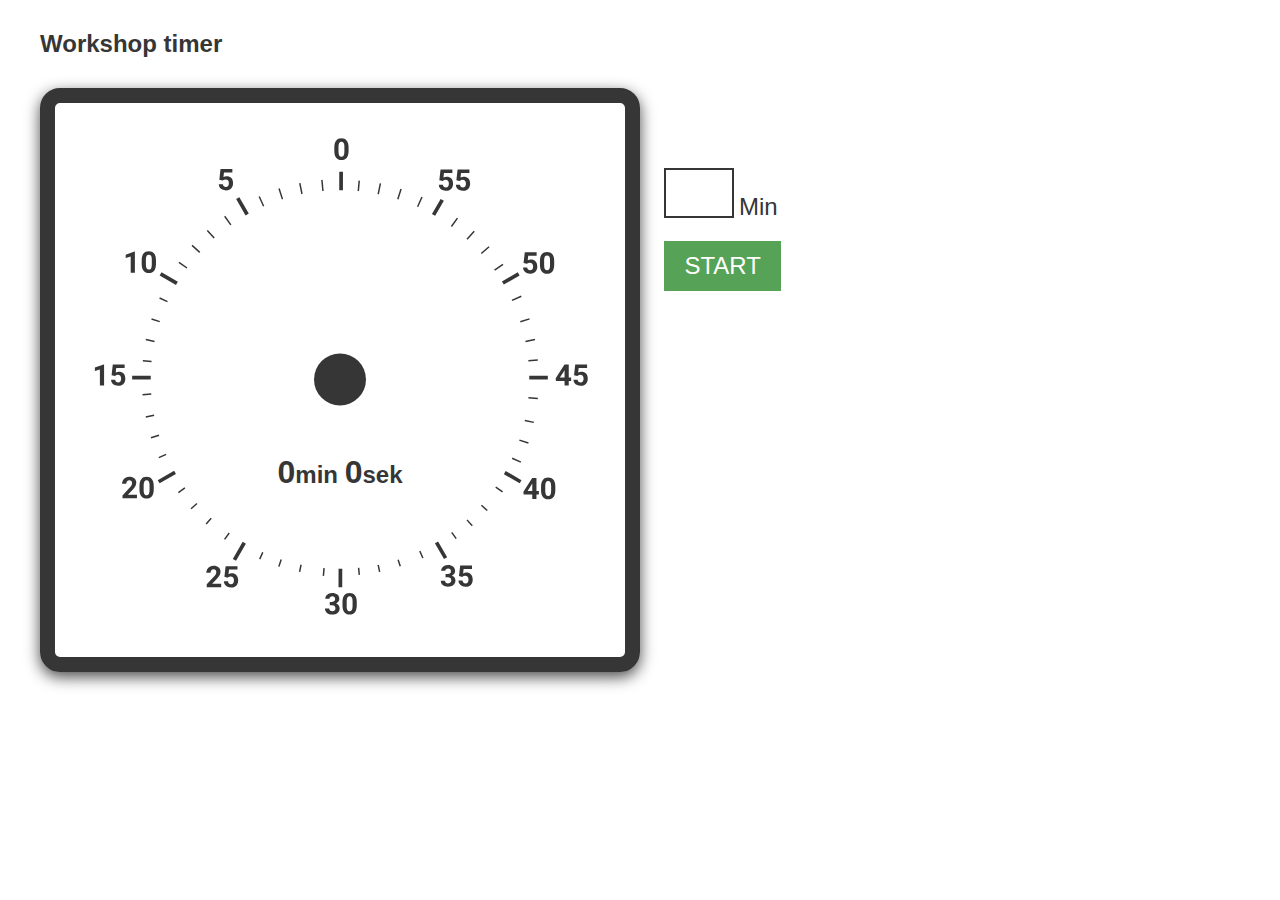
==== commit 64274af8: "change timer height" ====
--- a/index.html
+++ b/index.html
@@ -153,51 +153,8 @@
 		alarm.play();
 		setTimeout(function() {
 			alarm.pause();
-		}, 5000);
+		}, 3000);
 	}
-
-
-
-window.addEventListener("load", function() {
-  // CHROME
-  if (navigator.userAgent.indexOf("Chrome") != -1 ) {
-    document.getElementById('browser_note').style.display = 'none';
-  }
-  // FIREFOX
-  else if (navigator.userAgent.indexOf("Firefox") != -1 ) {
-    document.getElementById('browser_note').style.display = 'block';
-  }
-  // INTERNET EXPLORER
-  else if (navigator.userAgent.indexOf("MSIE") != -1 ) {
-    document.getElementById('browser_note').style.display = 'block';
-  }
-  // EDGE
-  else if (navigator.userAgent.indexOf("Edge") != -1 ) {
-    document.getElementById('browser_note').style.display = 'block';
-  }
-  // SAFARI
-  else if (navigator.userAgent.indexOf("Safari") != -1 ) {
-    document.getElementById('browser_note').style.display = 'block';
-  }
-  // OPERA
-  else if (navigator.userAgent.indexOf("Opera") != -1 ) {
-    document.getElementById('browser_note').style.display = 'block';
-  }
-  // YANDEX BROWSER
-  else if (navigator.userAgent.indexOf("Opera") != -1 ) {
-    document.getElementById('browser_note').style.display = 'block';
-  }
-  // OTHERS
-  else {
-    
-  }
-});
-
-
-
-
-
-
 
 
 
--- a/style.css
+++ b/style.css
@@ -23,7 +23,7 @@
   	vertical-align: middle;
   	overflow: hidden;
   	box-sizing: border-box;
-  	width: 500px;
+  	width: 600px;
   	margin: 20px 0px;
   	padding: 10px 20px;
   	border-radius: 20px;
